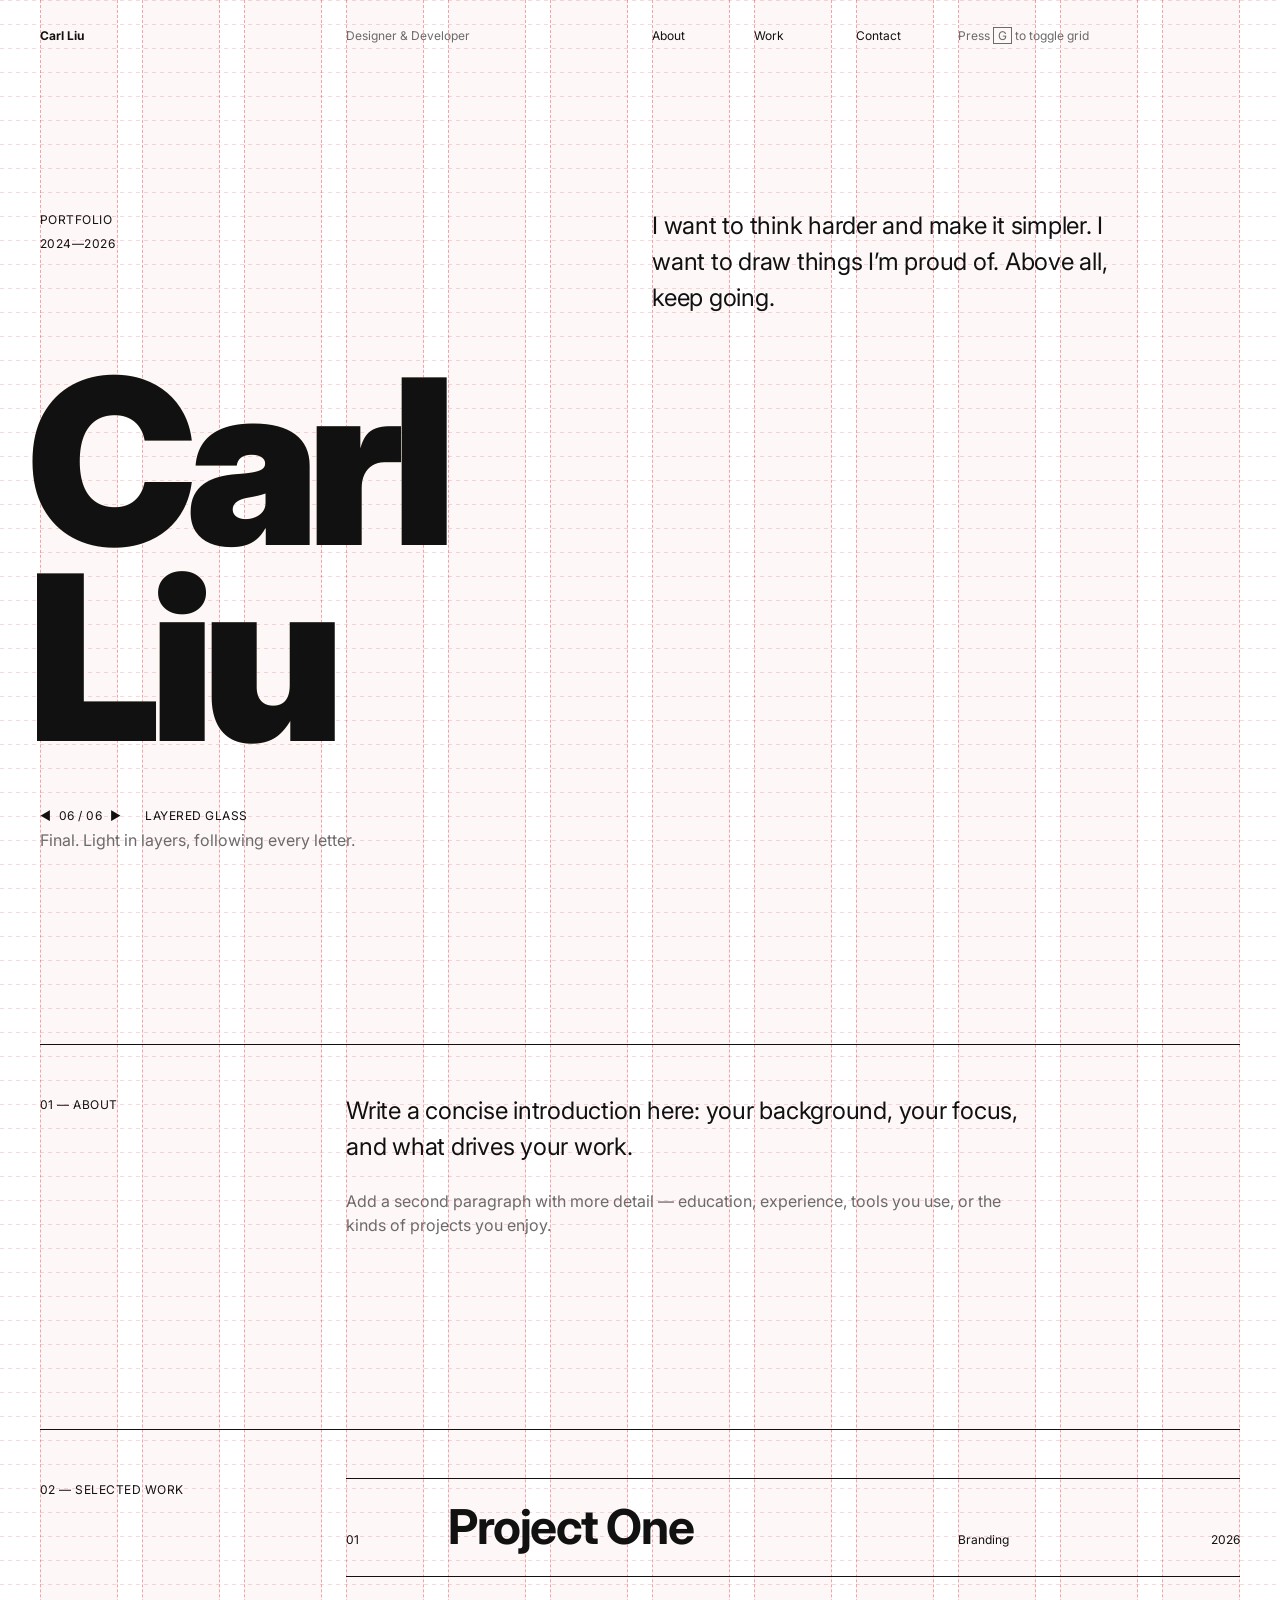
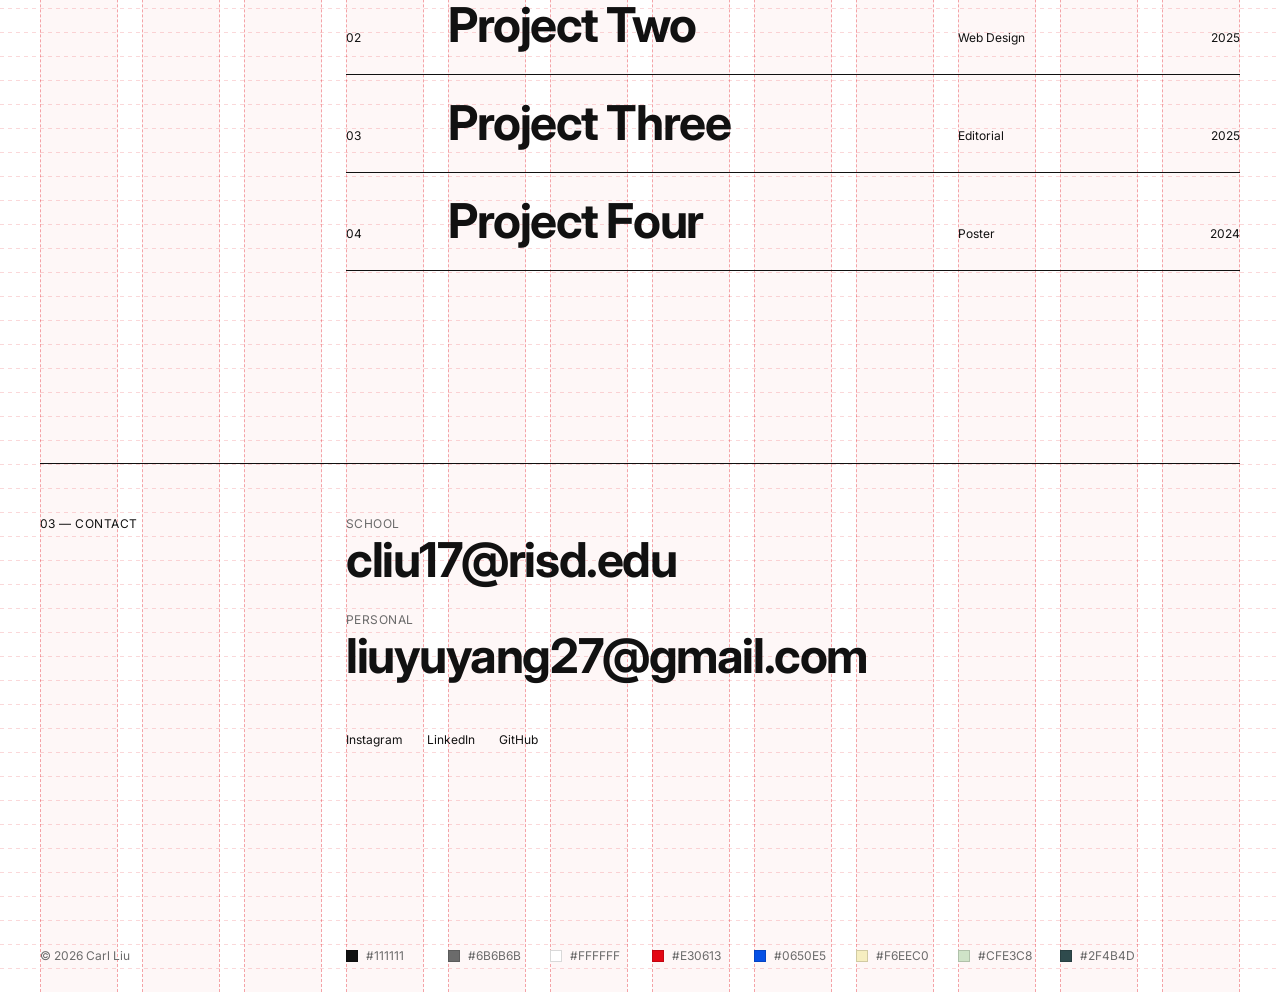
==== index.html @ f0dbc6b7 "first motify" ====
<!doctype html>
<html lang="en">
<head>
  <meta charset="UTF-8">
  <meta name="viewport" content="width=device-width, initial-scale=1.0">
  <title>Carl Liu — Portfolio</title>
  <link rel="preconnect" href="https://fonts.googleapis.com">
  <link rel="preconnect" href="https://fonts.gstatic.com" crossorigin>
  <link href="https://fonts.googleapis.com/css2?family=Inter:wght@400;700;900&display=swap" rel="stylesheet">
  <link rel="stylesheet" href="style.css">
  <script src="script.js" defer></script>
</head>
<body>
  <svg class="svg-defs" width="0" height="0" aria-hidden="true">
    <!-- v01–v03: gooey only (blur + alpha threshold fuses nearby letters) -->
    <filter id="goo-plain" x="-20%" y="-20%" width="140%" height="140%" color-interpolation-filters="sRGB">
      <feGaussianBlur class="goo-blur" in="SourceGraphic" stdDeviation="0" />
      <feColorMatrix mode="matrix" values="1 0 0 0 0  0 1 0 0 0  0 0 1 0 0  0 0 0 24 -10" result="blobs" />
      <!-- Keep the letters' own colors crisp; only the bridges between them stay blurred -->
      <feComposite in="SourceGraphic" in2="blobs" operator="atop" result="shape" />
    </filter>

    <!-- v04: lit glass — specular shine + blue rim -->
    <filter id="goo-glass" x="-20%" y="-20%" width="140%" height="140%" color-interpolation-filters="sRGB">
      <feGaussianBlur class="goo-blur" in="SourceGraphic" stdDeviation="0" />
      <feColorMatrix mode="matrix" values="1 0 0 0 0  0 1 0 0 0  0 0 1 0 0  0 0 0 24 -10" result="blobs" />
      <!-- Keep the letters' own colors crisp; only the bridges between them stay blurred -->
      <feComposite in="SourceGraphic" in2="blobs" operator="atop" result="shape" />
      <feGaussianBlur id="glass-bump" in="shape" stdDeviation="6" result="bump" />
      <feSpecularLighting in="bump" surfaceScale="5" specularConstant="1" specularExponent="25" lighting-color="#fff" result="light">
        <feDistantLight azimuth="225" elevation="45" />
      </feSpecularLighting>
      <feComposite in="light" in2="shape" operator="in" result="shine" />
      <feMorphology id="glass-rim" in="shape" operator="erode" radius="3" result="inner" />
      <feComposite in="shape" in2="inner" operator="out" result="rim" />
      <feFlood flood-color="#3507b5" flood-opacity="0.7" />
      <feComposite in2="rim" operator="in" result="edge" />
      <feMerge>
        <feMergeNode in="edge" />
        <feMergeNode in="shine" />
      </feMerge>
      <feComponentTransfer result="extra">
        <feFuncA class="goo-fade" type="linear" slope="0" />
      </feComponentTransfer>
      <feMerge>
        <feMergeNode in="shape" />
        <feMergeNode in="extra" />
      </feMerge>
    </filter>

    <!-- v05: frosted — white grain + white rim -->
    <filter id="goo-frost" x="-20%" y="-20%" width="140%" height="140%" color-interpolation-filters="sRGB">
      <feGaussianBlur class="goo-blur" in="SourceGraphic" stdDeviation="0" />
      <feColorMatrix mode="matrix" values="1 0 0 0 0  0 1 0 0 0  0 0 1 0 0  0 0 0 24 -10" result="blobs" />
      <!-- Keep the letters' own colors crisp; only the bridges between them stay blurred -->
      <feComposite in="SourceGraphic" in2="blobs" operator="atop" result="shape" />
      <feTurbulence type="fractalNoise" baseFrequency="0.9" numOctaves="2" />
      <feColorMatrix values="0 0 0 0 1  0 0 0 0 1  0 0 0 0 1  0.4 0 0 0 -0.2" />
      <feComposite in2="shape" operator="in" result="grain" />
      <feMorphology in="shape" operator="erode" radius="2" result="inner" />
      <feComposite in="shape" in2="inner" operator="out" />
      <feColorMatrix values="0 0 0 0 1  0 0 0 0 1  0 0 0 0 1  0 0 0 0.8 0" />
      <feMerge>
        <feMergeNode in="grain" />
        <feMergeNode />
      </feMerge>
      <feComponentTransfer result="extra">
        <feFuncA class="goo-fade" type="linear" slope="0" />
      </feComponentTransfer>
      <feMerge>
        <feMergeNode in="shape" />
        <feMergeNode in="extra" />
      </feMerge>
    </filter>

    <!-- v06 (final): layered contour glass -->
    <filter id="goo-contour" x="-20%" y="-20%" width="140%" height="140%" color-interpolation-filters="sRGB">
      <feGaussianBlur class="goo-blur" in="SourceGraphic" stdDeviation="0" />
      <feColorMatrix mode="matrix" values="1 0 0 0 0  0 1 0 0 0  0 0 1 0 0  0 0 0 24 -10" result="blobs" />
      <!-- Keep the letters' own colors crisp; only the bridges between them stay blurred -->
      <feComposite in="SourceGraphic" in2="blobs" operator="atop" result="shape" />
      <!-- Contour glass: blur the shape into a height field, warp it, map heights to color bands -->
      <feGaussianBlur id="contour-blur" in="shape" stdDeviation="14" result="height" />
      <feTurbulence type="fractalNoise" baseFrequency="0.006" numOctaves="2" seed="3" result="warp">
        <animate attributeName="baseFrequency" values="0.006;0.009;0.006" dur="10s" repeatCount="indefinite" />
      </feTurbulence>
      <feDisplacementMap id="contour-warp" in="height" in2="warp" scale="40" xChannelSelector="R" yChannelSelector="G" />
      <feColorMatrix values="0 0 0 1.7 -0.7  0 0 0 1.7 -0.7  0 0 0 1.7 -0.7  0 0 0 0 1" />
      <feComponentTransfer>
        <!-- edge → center: cream, butter, cream, mint, SLATE, cream, butter, sage, cream, mint, SLATE, butter, cream, mint, butter, cream -->
        <feFuncR type="table" tableValues="0.965 0.949 0.965 0.812 0.184 0.965 0.949 0.561 0.965 0.812 0.184 0.949 0.965 0.812 0.949 0.965" />
        <feFuncG type="table" tableValues="0.933 0.851 0.933 0.890 0.294 0.933 0.851 0.702 0.933 0.890 0.294 0.851 0.933 0.890 0.851 0.933" />
        <feFuncB type="table" tableValues="0.753 0.541 0.753 0.784 0.302 0.753 0.541 0.659 0.753 0.784 0.302 0.541 0.753 0.784 0.541 0.753" />
      </feComponentTransfer>
      <feComposite in2="shape" operator="in" result="contour" />
      <!-- Frost: white grain + light inner rim, kept inside the letters -->
      <feTurbulence type="fractalNoise" baseFrequency="0.9" numOctaves="2" />
      <feColorMatrix values="0 0 0 0 1  0 0 0 0 1  0 0 0 0 1  0.4 0 0 0 -0.2" />
      <feComposite in2="shape" operator="in" result="grain" />
      <feMorphology in="shape" operator="erode" radius="2" result="inner" />
      <feComposite in="shape" in2="inner" operator="out" />
      <feColorMatrix values="0 0 0 0 0.239  0 0 0 0 0.42  0 0 0 0 0.4  0 0 0 0.9 0" />
      <!-- Soften the rim; clipping to the shape keeps the blur inside the letters -->
      <feGaussianBlur stdDeviation="0" />
      <feComposite in2="shape" operator="in" result="rim" />
      <feMerge>
        <feMergeNode in="contour" />
        <feMergeNode in="grain" />
        <feMergeNode in="rim" />
      </feMerge>
      <!-- Fades the frost in/out with the hover (slope set by script.js) -->
      <feComponentTransfer result="frost">
        <feFuncA class="goo-fade" type="linear" slope="0" />
      </feComponentTransfer>
      <feMerge>
        <feMergeNode in="shape" />
        <feMergeNode in="frost" />
      </feMerge>
    </filter>
  </svg>

  <div class="grid-overlay" aria-hidden="true">
    <div class="grid-overlay__rows"></div>
    <div class="grid-overlay__cols grid">
      <span></span><span></span><span></span><span></span>
      <span></span><span></span><span></span><span></span>
      <span></span><span></span><span></span><span></span>
    </div>
  </div>

  <header class="site-header grid">
    <a href="#top" class="logo">Carl Liu</a>
    <p class="header-role">Designer &amp; Developer</p>
    <nav class="nav">
      <a href="#about">About</a>
      <a href="#work">Work</a>
      <a href="#contact">Contact</a>
    </nav>
    <button class="grid-toggle" type="button">Press <kbd>G</kbd> to toggle grid</button>
  </header>

  <main id="top">
    <section class="hero grid">
      <p class="label hero-label">Portfolio<br><span id="year-range"></span></p>
      <div class="hero-title-wrap">
        <h1 class="hero-title" aria-label="Carl Liu" title="Click to see how this title evolved">Carl<br>Liu</h1>
      </div>
      <div class="iteration" aria-live="polite">
        <p class="label iteration-head">
          <button class="iteration-btn" data-step="-1" aria-label="Previous iteration">&#9664;&#xFE0E;</button>
          <span class="iteration-count"></span>
          <button class="iteration-btn" data-step="1" aria-label="Next iteration">&#9654;&#xFE0E;</button>
          <span class="iteration-name"></span>
        </p>
        <p class="iteration-note"></p>
      </div>
      <p class="hero-intro">
        I want to think harder and make it simpler.
        I want to draw things I’m proud of.
        Above all, keep going.
      </p>
    </section>

    <section id="about" class="section grid">
      <p class="label section-label">01 — About</p>
      <div class="section-body about-text">
        <p class="lead">
          Write a concise introduction here: your background,
          your focus, and what drives your work.
        </p>
        <p>
          Add a second paragraph with more detail — education, experience,
          tools you use, or the kinds of projects you enjoy.
        </p>
      </div>
    </section>

    <section id="work" class="section grid">
      <p class="label section-label">02 — Selected Work</p>
      <ol class="section-body work-list">
        <li class="work-item">
          <a href="#" class="work-link">
            <span class="work-index">01</span>
            <span class="work-title">Project One</span>
            <span class="work-meta">Branding</span>
            <span class="work-year">2026</span>
          </a>
        </li>
        <li class="work-item">
          <a href="#" class="work-link">
            <span class="work-index">02</span>
            <span class="work-title">Project Two</span>
            <span class="work-meta">Web Design</span>
            <span class="work-year">2025</span>
          </a>
        </li>
        <li class="work-item">
          <a href="#" class="work-link">
            <span class="work-index">03</span>
            <span class="work-title">Project Three</span>
            <span class="work-meta">Editorial</span>
            <span class="work-year">2025</span>
          </a>
        </li>
        <li class="work-item">
          <a href="#" class="work-link">
            <span class="work-index">04</span>
            <span class="work-title">Project Four</span>
            <span class="work-meta">Poster</span>
            <span class="work-year">2024</span>
          </a>
        </li>
      </ol>
    </section>

    <section id="contact" class="section grid">
      <p class="label section-label">03 — Contact</p>
      <div class="section-body">
        <ul class="contact-emails">
          <li>
            <span class="label">School</span>
            <a href="mailto:cliu17@risd.edu" class="contact-email">cliu17@risd.edu</a>
          </li>
          <li>
            <span class="label">Personal</span>
            <a href="mailto:liuyuyang27@gmail.com" class="contact-email">liuyuyang27@gmail.com</a>
          </li>
        </ul>
        <ul class="contact-links">
          <li><a href="#">Instagram</a></li>
          <li><a href="#">LinkedIn</a></li>
          <li><a href="#">GitHub</a></li>
        </ul>
      </div>
    </section>
  </main>

  <footer class="site-footer grid">
    <p class="footer-copy">&copy; <span id="year"></span> Carl Liu</p>
    <ul class="palette" aria-label="Colors used on this site">
      <li><span class="swatch" style="--c: #111111"></span>#111111</li>
      <li><span class="swatch" style="--c: #6B6B6B"></span>#6B6B6B</li>
      <li><span class="swatch" style="--c: #FFFFFF"></span>#FFFFFF</li>
      <li><span class="swatch" style="--c: #E30613"></span>#E30613</li>
      <li><span class="swatch" style="--c: #0650E5"></span>#0650E5</li>
      <li><span class="swatch" style="--c: #F6EEC0"></span>#F6EEC0</li>
      <li><span class="swatch" style="--c: #CFE3C8"></span>#CFE3C8</li>
      <li><span class="swatch" style="--c: #2F4B4D"></span>#2F4B4D</li>
    </ul>
  </footer>
</body>
</html>
---- style.css ----
:root {
  --color-bg: #ffffff;
  --color-text: #111111;
  --color-muted: #6b6b6b;
  --color-accent: #0650e5;
  --color-grid: rgba(227, 6, 19, 0.35);
  --color-grid-fill: rgba(227, 6, 19, 0.03);

  --font-sans: "Inter", "Helvetica Neue", Helvetica, Arial, sans-serif;

  /* Type scale — line heights are multiples of half a row (12px) */
  --text-s: 12px;    --leading-s: 24px;
  --text-m: 16px;    --leading-m: 24px;
  --text-l: 24px;    --leading-l: 36px;
  --text-xl: 48px;   --leading-xl: 48px;
  --text-display: clamp(72px, 18vw, 280px);

  --columns: 12;
  --max-width: 1440px;
  --margin: 40px;
  --gutter: 24px;
  --row: 24px;
}

*,
*::before,
*::after {
  box-sizing: border-box;
  margin: 0;
  padding: 0;
}

html {
  scroll-behavior: smooth;
}

body {
  position: relative;
  font-family: var(--font-sans);
  font-size: var(--text-m);
  line-height: var(--leading-m);
  color: var(--color-text);
  background: var(--color-bg);
  -webkit-font-smoothing: antialiased;
  overflow-x: hidden;
}

a {
  color: inherit;
  text-decoration: none;
  -webkit-tap-highlight-color: transparent;
}

a:focus-visible {
  outline: 2px solid var(--color-accent);
  outline-offset: 4px;
}

::selection {
  background: var(--color-accent);
  color: #fff;
}

ol,
ul {
  list-style: none;
}

.nav a:hover,
.logo:hover,
.work-link:hover,
.contact-email:hover,
.contact-links a:hover {
  color: var(--color-accent);
}

.grid {
  display: grid;
  grid-template-columns: repeat(var(--columns), minmax(0, 1fr));
  column-gap: var(--gutter);
  max-width: var(--max-width);
  margin: 0 auto;
  padding: 0 var(--margin);
}

/* Background grid */
.grid-overlay {
  position: absolute;
  inset: 0;
  z-index: 0;
  pointer-events: none;
  transition: opacity 0.3s;
}

.grid-hidden .grid-overlay {
  opacity: 0;
}

.grid-overlay__cols {
  height: 100%;
}

.grid-overlay__cols span {
  background: var(--color-grid-fill);
  border-left: 1px dashed var(--color-grid);
  border-right: 1px dashed var(--color-grid);
}

.grid-overlay__rows {
  position: absolute;
  inset: 0;
  background-image: repeating-linear-gradient(to bottom, var(--color-grid) 0 1px, transparent 1px var(--row));
  -webkit-mask-image: repeating-linear-gradient(to right, #000 0 4px, transparent 4px 8px);
          mask-image: repeating-linear-gradient(to right, #000 0 4px, transparent 4px 8px);
  opacity: 0.45;
}

.site-header,
main,
.site-footer {
  position: relative;
  z-index: 1;
}

.svg-defs {
  position: absolute;
}

/* Type styles */
.label,
.site-header,
.work-index,
.work-meta,
.work-year,
.contact-links,
.site-footer {
  font-size: var(--text-s);
  line-height: var(--leading-s);
}

.hero-intro,
.lead {
  font-size: var(--text-l);
  line-height: var(--leading-l);
  letter-spacing: -0.01em;
}

.work-title,
.contact-email {
  font-size: var(--text-xl);
  line-height: var(--leading-xl);
  font-weight: 700;
  letter-spacing: -0.03em;
}

.label {
  letter-spacing: 0.04em;
  text-transform: uppercase;
}

/* Header */
.site-header {
  padding-block: var(--row);
}

.logo {
  grid-column: 1 / 4;
  font-weight: 700;
}

.header-role {
  grid-column: 4 / 7;
  color: var(--color-muted);
}

/* Each nav link sits in its own column */
.nav {
  grid-column: 7 / 10;
  display: grid;
  grid-template-columns: subgrid;
}

.grid-toggle {
  grid-column: 10 / -1;
  justify-self: start;
  font: inherit;
  color: var(--color-muted);
  background: none;
  border: 0;
  cursor: pointer;
}

.grid-toggle:hover {
  color: var(--color-accent);
}

/* Hero */
.hero {
  min-height: calc(100svh - var(--row) * 3);
  padding-block: calc(var(--row) * 4) calc(var(--row) * 2);
  align-content: end;
  row-gap: calc(var(--row) * 2);
}

.hero-label {
  grid-column: 1 / 4;
  grid-row: 1;
  align-self: start;
}

.hero-intro {
  grid-column: 7 / 12;
  grid-row: 1;
}

.hero-title-wrap {
  grid-column: 1 / -1;
  grid-row: 2;
  justify-self: start;
}

.hero-title {
  margin-left: -0.05em;
  font-size: var(--text-display);
  font-weight: 900;
  line-height: 0.85;
  letter-spacing: -0.05em;
  touch-action: pan-y;
  user-select: none;
}

.hero-title {
  cursor: pointer;
}

/* Each letter's fill is revealed on hover; --hover (0–1) is set by script.js */
.hero-title .char {
  display: inline-block;
  will-change: transform;
  color: rgb(17 17 17 / calc(1 - var(--hover, 0)));
}

/* Iterations — one look per data-v; filters live in index.html */
[data-v="1"] .char {
  color: var(--color-text);
}

[data-v="2"] .char {
  /* Bands top → bottom: green, cream, pink, red, navy, blue, cream, green */
  background-image: linear-gradient(to bottom, #2e9e1f, #f3ecc9 14%, #ff7fa3 28%, #ff1048 42%, #0a0b24 57%, #2448ff 72%, #f3ecc9 86%, #2e9e1f);
  background-size: 100% 200%;
  animation: bloom 3s linear infinite paused;
  animation-delay: calc(var(--i) * -0.4s);
}

[data-v="3"] .char {
  background:
    linear-gradient(to bottom, rgba(255, 255, 255, 0.75), transparent 40%),
    linear-gradient(to bottom, #3d7bff, #0040ff 55%, #001a99);
}

[data-v="4"] .char {
  background:
    repeating-linear-gradient(to bottom, rgba(227, 6, 19, 0.4) 0 1px, transparent 1px 0.12em),
    repeating-linear-gradient(to right, rgba(227, 6, 19, 0.4) 0 1px, transparent 1px 0.3em),
    linear-gradient(160deg, #f4f1ff, #cfc4fb 60%, #a996f2);
}

[data-v="5"] .char {
  background: #3006a2;
}

[data-v="6"] .char {
  background: #f6eec0;
}

/* After the versions: the `background` shorthand above would reset the clip */
.hero-title-wrap .char {
  -webkit-background-clip: text;
          background-clip: text;
}

.hero-title-wrap:hover .char {
  animation-play-state: running;
}

@keyframes bloom {
  to { background-position: 0 -200%; }
}

.iteration {
  grid-column: 1 / 7;
  grid-row: 3;
}

.iteration-head {
  display: flex;
  align-items: baseline;
  gap: 8px;
}

.iteration-btn {
  font: inherit;
  color: inherit;
  background: none;
  border: 0;
  cursor: pointer;
}

.iteration-btn:hover {
  color: var(--color-accent);
}

.iteration-btn:focus-visible {
  outline: 2px solid var(--color-accent);
  outline-offset: 2px;
}

.iteration-name {
  margin-left: 16px;
}

.iteration-note {
  color: var(--color-muted);
}

/* Sections */
.section {
  padding-block: calc(var(--row) * 6) calc(var(--row) * 2);
  row-gap: var(--row);
}

.section::before {
  content: "";
  grid-column: 1 / -1;
  height: 1px;
  margin-bottom: var(--row);
  background: var(--color-text);
}

.section-label {
  grid-column: 1 / 4;
}

.section-body {
  grid-column: 4 / -1;
}

.about-text {
  grid-column: 4 / 11;
}

.about-text p + p {
  margin-top: var(--row);
  color: var(--color-muted);
}

/* Work */
.work-list {
  --work-cols: 9;
}

.work-item {
  border-top: 1px solid var(--color-text);
}

.work-item:last-child {
  border-bottom: 1px solid var(--color-text);
}

.work-link {
  display: grid;
  grid-template-columns: repeat(var(--work-cols), minmax(0, 1fr));
  column-gap: var(--gutter);
  align-items: baseline;
  padding: var(--row) 0;
  transition: color 0.2s;
}

.work-index {
  grid-column: 1 / 2;
}

.work-title {
  grid-column: 2 / -4;
}

.work-meta {
  grid-column: -4 / -2;
}

.work-year {
  grid-column: -2 / -1;
  text-align: right;
}

/* Contact */
.contact-emails li + li {
  margin-top: var(--row);
}

.contact-emails .label {
  display: block;
  color: var(--color-muted);
}

.contact-email {
  display: inline-block;
  max-width: 100%;
  overflow-wrap: anywhere;
}

.contact-links {
  display: flex;
  flex-wrap: wrap;
  gap: var(--gutter);
  margin-top: calc(var(--row) * 2);
}

/* Footer */
.site-footer {
  padding-block: calc(var(--row) * 6) var(--row);
  color: var(--color-muted);
}

.footer-copy {
  grid-column: 1 / 4;
}

/* One color per column */
.palette {
  grid-column: 4 / -1;
  display: grid;
  grid-template-columns: subgrid;
}

.palette li {
  display: flex;
  align-items: center;
  gap: 8px;
}

.swatch {
  width: 12px;
  height: 12px;
  background: var(--c);
  box-shadow: inset 0 0 0 1px rgba(0, 0, 0, 0.15);
}

kbd {
  font-family: inherit;
  border: 1px solid currentColor;
  padding: 0 4px;
}

/* Tablet — 8 columns */
@media (max-width: 1023px) {
  :root {
    --columns: 8;
    --margin: 32px;
    --gutter: 20px;
    --text-xl: 36px;
  }

  .grid-overlay__cols span:nth-child(n + 9) { display: none; }

  .header-role { display: none; }
  .logo        { grid-column: 1 / 3; }
  .nav         { grid-column: 3 / 6; }
  .grid-toggle { grid-column: 6 / -1; }

  .hero-label { grid-column: 1 / 4; }
  .hero-intro { grid-column: 5 / -1; }
  .iteration  { grid-column: 1 / 6; }

  .section-label { grid-column: 1 / 3; }
  .section-body,
  .about-text    { grid-column: 3 / -1; }

  .work-list { --work-cols: 6; }
  .work-title { grid-column: 2 / -2; }
  .work-year  { grid-column: -2 / -1; grid-row: 1; }
  .work-meta  { grid-column: 2 / -2; grid-row: 2; color: var(--color-muted); }

  .footer-copy { grid-column: 1 / 3; }
  .palette     { grid-column: 3 / -1; }
}

/* Mobile — 4 columns */
@media (max-width: 599px) {
  :root {
    --columns: 4;
    --margin: 16px;
    --gutter: 12px;
    --text-l: 18px;   --leading-l: 24px;
    --text-xl: 28px;  --leading-xl: 36px;
  }

  .grid-overlay__cols span:nth-child(n + 5) { display: none; }

  .logo        { grid-column: 1 / 3; }
  .nav         { grid-column: 3 / -1; display: flex; flex-direction: column; }
  .grid-toggle { display: none; }

  .hero { row-gap: var(--row); }
  .hero-label { grid-column: 1 / -1; }
  .iteration  { grid-column: 1 / -1; }
  .hero-intro { grid-column: 1 / -1; grid-row: 4; }

  .section { padding-top: calc(var(--row) * 4); }
  .section-label,
  .section-body,
  .about-text { grid-column: 1 / -1; }

  .work-list { --work-cols: 4; }

  .footer-copy,
  .palette     { grid-column: 1 / -1; }
  .palette     { margin-top: var(--row); }
}

@media (prefers-reduced-motion: reduce) {
  .hero-title .char { animation: none; }
}
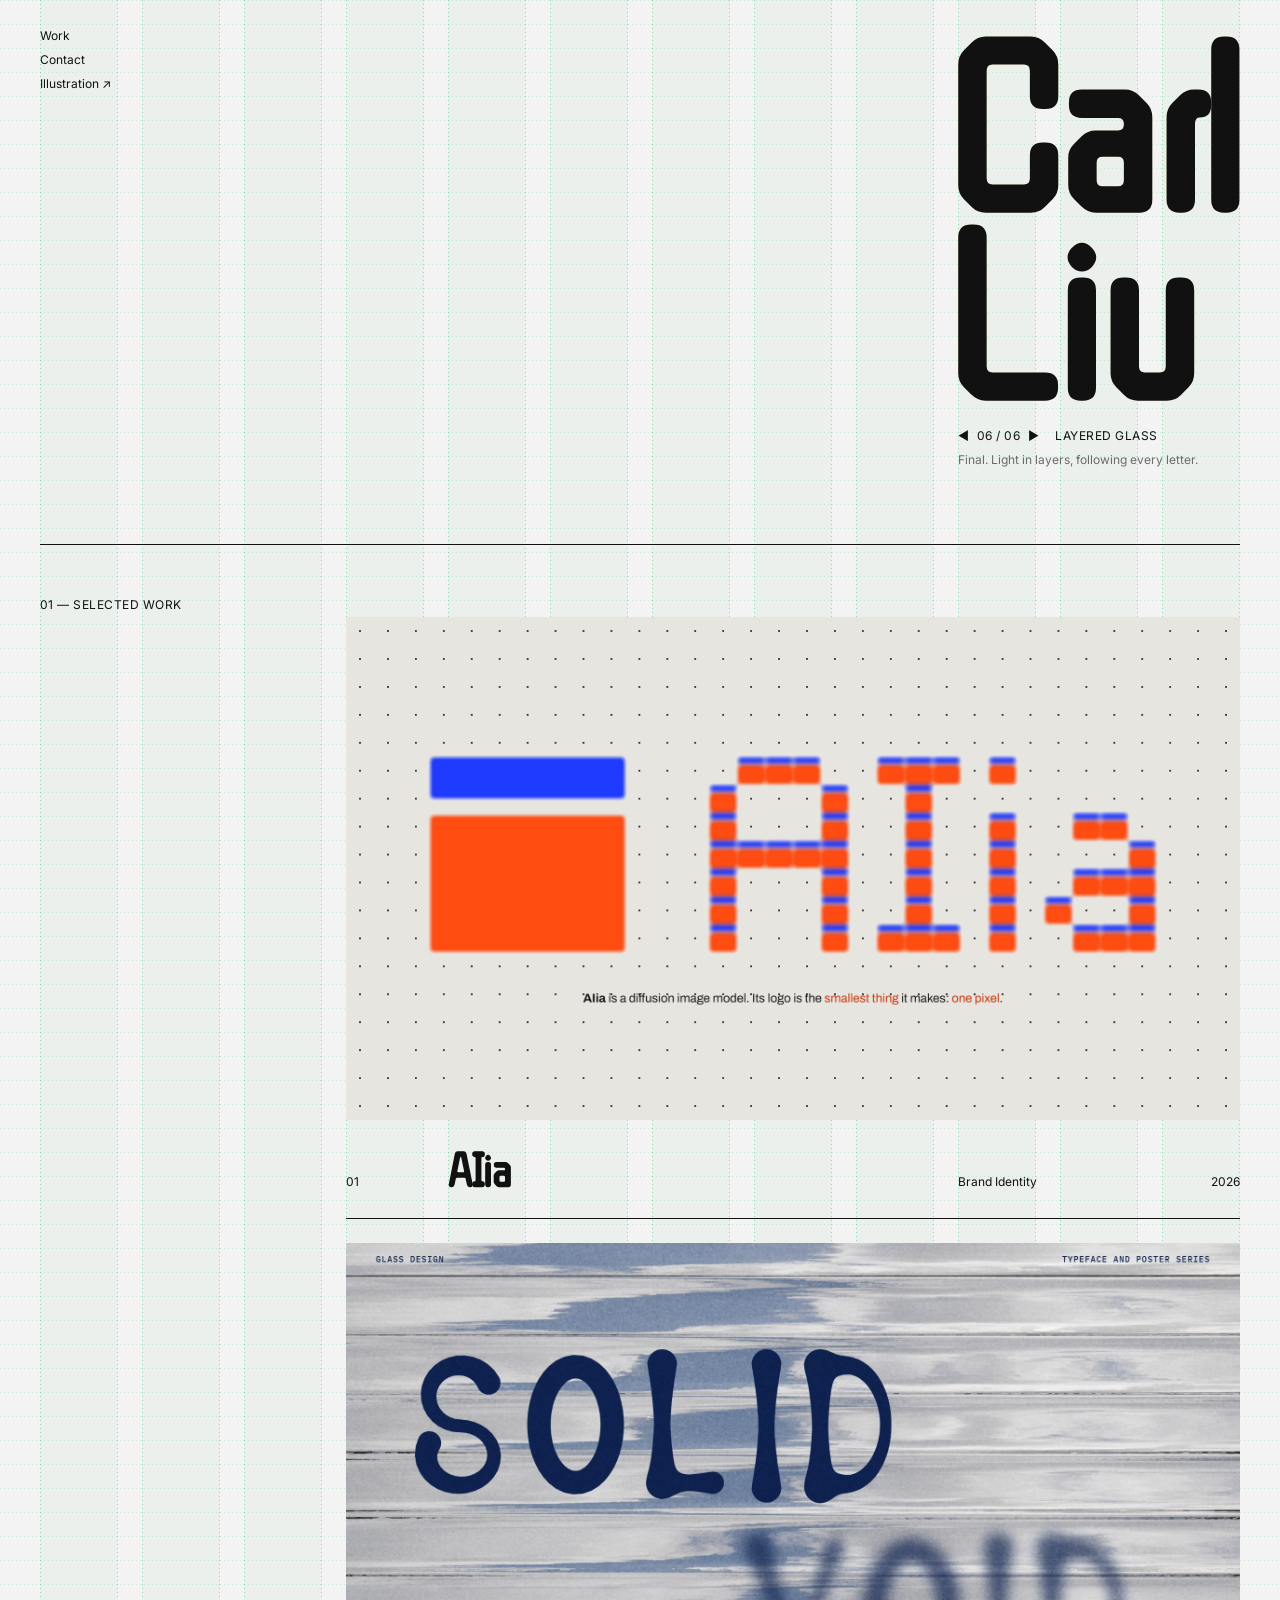
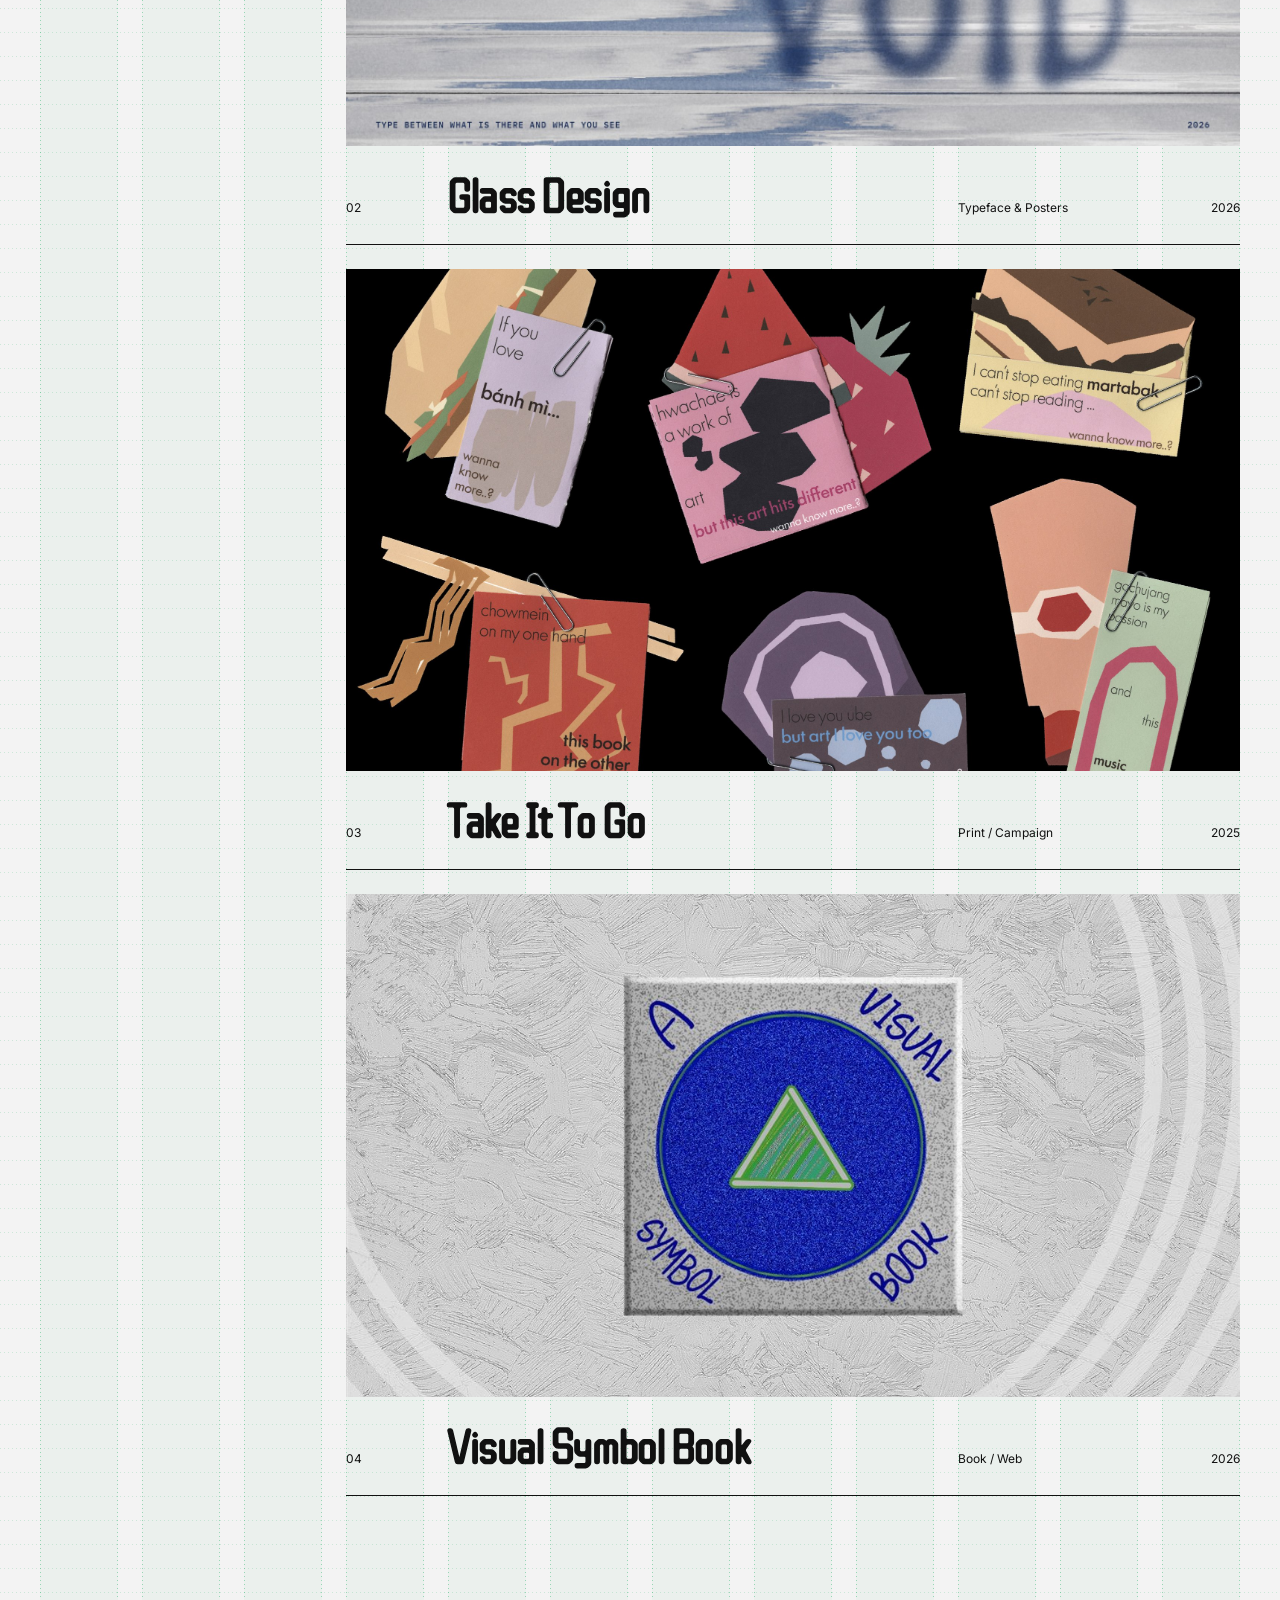
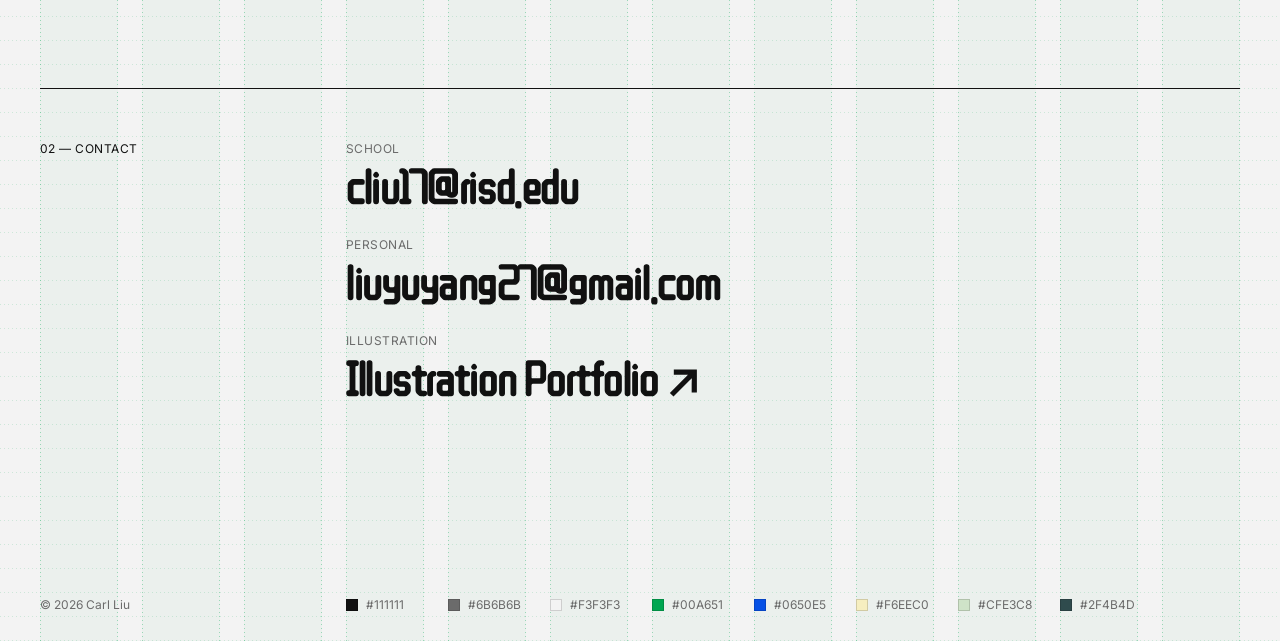
==== commit 762db307: "last update and adding new features into website" ====
--- a/index.html
+++ b/index.html
@@ -6,9 +6,10 @@
   <title>Carl Liu — Portfolio</title>
   <link rel="preconnect" href="https://fonts.googleapis.com">
   <link rel="preconnect" href="https://fonts.gstatic.com" crossorigin>
-  <link href="https://fonts.googleapis.com/css2?family=Inter:wght@400;700;900&display=swap" rel="stylesheet">
+  <link href="https://fonts.googleapis.com/css2?family=Inter:wght@400;700;900&family=ZCOOL+QingKe+HuangYou&display=swap" rel="stylesheet">
   <link rel="stylesheet" href="style.css">
   <script src="script.js" defer></script>
+  <script src="hero.js" defer></script>
 </head>
 <body>
   <svg class="svg-defs" width="0" height="0" aria-hidden="true">
@@ -24,7 +25,6 @@
     <filter id="goo-glass" x="-20%" y="-20%" width="140%" height="140%" color-interpolation-filters="sRGB">
       <feGaussianBlur class="goo-blur" in="SourceGraphic" stdDeviation="0" />
       <feColorMatrix mode="matrix" values="1 0 0 0 0  0 1 0 0 0  0 0 1 0 0  0 0 0 24 -10" result="blobs" />
-      <!-- Keep the letters' own colors crisp; only the bridges between them stay blurred -->
       <feComposite in="SourceGraphic" in2="blobs" operator="atop" result="shape" />
       <feGaussianBlur id="glass-bump" in="shape" stdDeviation="6" result="bump" />
       <feSpecularLighting in="bump" surfaceScale="5" specularConstant="1" specularExponent="25" lighting-color="#fff" result="light">
@@ -52,7 +52,6 @@
     <filter id="goo-frost" x="-20%" y="-20%" width="140%" height="140%" color-interpolation-filters="sRGB">
       <feGaussianBlur class="goo-blur" in="SourceGraphic" stdDeviation="0" />
       <feColorMatrix mode="matrix" values="1 0 0 0 0  0 1 0 0 0  0 0 1 0 0  0 0 0 24 -10" result="blobs" />
-      <!-- Keep the letters' own colors crisp; only the bridges between them stay blurred -->
       <feComposite in="SourceGraphic" in2="blobs" operator="atop" result="shape" />
       <feTurbulence type="fractalNoise" baseFrequency="0.9" numOctaves="2" />
       <feColorMatrix values="0 0 0 0 1  0 0 0 0 1  0 0 0 0 1  0.4 0 0 0 -0.2" />
@@ -77,7 +76,6 @@
     <filter id="goo-contour" x="-20%" y="-20%" width="140%" height="140%" color-interpolation-filters="sRGB">
       <feGaussianBlur class="goo-blur" in="SourceGraphic" stdDeviation="0" />
       <feColorMatrix mode="matrix" values="1 0 0 0 0  0 1 0 0 0  0 0 1 0 0  0 0 0 24 -10" result="blobs" />
-      <!-- Keep the letters' own colors crisp; only the bridges between them stay blurred -->
       <feComposite in="SourceGraphic" in2="blobs" operator="atop" result="shape" />
       <!-- Contour glass: blur the shape into a height field, warp it, map heights to color bands -->
       <feGaussianBlur id="contour-blur" in="shape" stdDeviation="14" result="height" />
@@ -93,7 +91,7 @@
         <feFuncB type="table" tableValues="0.753 0.541 0.753 0.784 0.302 0.753 0.541 0.659 0.753 0.784 0.302 0.541 0.753 0.784 0.541 0.753" />
       </feComponentTransfer>
       <feComposite in2="shape" operator="in" result="contour" />
-      <!-- Frost: white grain + light inner rim, kept inside the letters -->
+      <!-- Frost: white grain + rim, kept inside the letters -->
       <feTurbulence type="fractalNoise" baseFrequency="0.9" numOctaves="2" />
       <feColorMatrix values="0 0 0 0 1  0 0 0 0 1  0 0 0 0 1  0.4 0 0 0 -0.2" />
       <feComposite in2="shape" operator="in" result="grain" />
@@ -108,7 +106,7 @@
         <feMergeNode in="grain" />
         <feMergeNode in="rim" />
       </feMerge>
-      <!-- Fades the frost in/out with the hover (slope set by script.js) -->
+      <!-- Fades the effects in/out with the hover (slope set by hero.js) -->
       <feComponentTransfer result="frost">
         <feFuncA class="goo-fade" type="linear" slope="0" />
       </feComponentTransfer>
@@ -129,19 +127,14 @@
   </div>
 
   <header class="site-header grid">
-    <a href="#top" class="logo">Carl Liu</a>
-    <p class="header-role">Designer &amp; Developer</p>
-    <nav class="nav">
-      <a href="#about">About</a>
-      <a href="#work">Work</a>
-      <a href="#contact">Contact</a>
-    </nav>
-    <button class="grid-toggle" type="button">Press <kbd>G</kbd> to toggle grid</button>
-  </header>
-
-  <main id="top">
-    <section class="hero grid">
-      <p class="label hero-label">Portfolio<br><span id="year-range"></span></p>
+    <div class="header-index">
+      <nav class="nav">
+        <a href="#work">Work</a>
+        <a href="#contact">Contact</a>
+        <a href="https://kakatoal.github.io/Carl-Liu-s-illustration-portfolio/" target="_blank" rel="noopener">Illustration ↗</a>
+      </nav>
+    </div>
+    <div class="masthead">
       <div class="hero-title-wrap">
         <h1 class="hero-title" aria-label="Carl Liu" title="Click to see how this title evolved">Carl<br>Liu</h1>
       </div>
@@ -154,67 +147,62 @@
         </p>
         <p class="iteration-note"></p>
       </div>
-      <p class="hero-intro">
-        I want to think harder and make it simpler.
-        I want to draw things I’m proud of.
-        Above all, keep going.
-      </p>
-    </section>
-
-    <section id="about" class="section grid">
-      <p class="label section-label">01 — About</p>
-      <div class="section-body about-text">
-        <p class="lead">
-          Write a concise introduction here: your background,
-          your focus, and what drives your work.
-        </p>
-        <p>
-          Add a second paragraph with more detail — education, experience,
-          tools you use, or the kinds of projects you enjoy.
-        </p>
-      </div>
-    </section>
-
+    </div>
+  </header>
+
+  <main id="top">
     <section id="work" class="section grid">
-      <p class="label section-label">02 — Selected Work</p>
+      <p class="label section-label">01 — Selected Work</p>
       <ol class="section-body work-list">
         <li class="work-item">
-          <a href="#" class="work-link">
-            <span class="work-index">01</span>
-            <span class="work-title">Project One</span>
-            <span class="work-meta">Branding</span>
-            <span class="work-year">2026</span>
-          </a>
-        </li>
-        <li class="work-item">
-          <a href="#" class="work-link">
-            <span class="work-index">02</span>
-            <span class="work-title">Project Two</span>
-            <span class="work-meta">Web Design</span>
-            <span class="work-year">2025</span>
-          </a>
-        </li>
-        <li class="work-item">
-          <a href="#" class="work-link">
-            <span class="work-index">03</span>
-            <span class="work-title">Project Three</span>
-            <span class="work-meta">Editorial</span>
-            <span class="work-year">2025</span>
-          </a>
-        </li>
-        <li class="work-item">
-          <a href="#" class="work-link">
-            <span class="work-index">04</span>
-            <span class="work-title">Project Four</span>
-            <span class="work-meta">Poster</span>
-            <span class="work-year">2024</span>
+          <a href="projects/aiia.html" class="work-link">
+            <img class="work-cover" src="projects/aiia/cover.png" alt="AIia cover: the pixel mark beside the pixel wordmark">
+            <span class="work-row">
+              <span class="work-index">01</span>
+              <span class="work-title">AIia</span>
+              <span class="work-meta">Brand Identity</span>
+              <span class="work-year">2026</span>
+            </span>
+          </a>
+        </li>
+        <li class="work-item">
+          <a href="projects/glass-design.html" class="work-link">
+            <img class="work-cover" src="projects/glass-design/cover.jpg" alt="Glass Design cover: SOLID crisp, VOID dissolving behind fluted glass" loading="lazy">
+            <span class="work-row">
+              <span class="work-index">02</span>
+              <span class="work-title">Glass Design</span>
+              <span class="work-meta">Typeface &amp; Posters</span>
+              <span class="work-year">2026</span>
+            </span>
+          </a>
+        </li>
+        <li class="work-item">
+          <a href="projects/take-it-to-go.html" class="work-link">
+            <img class="work-cover" src="projects/take-it-to-go/tags.jpg" alt="Take It To Go: package tags clipped to paper-cut food" loading="lazy">
+            <span class="work-row">
+              <span class="work-index">03</span>
+              <span class="work-title">Take It To Go</span>
+              <span class="work-meta">Print / Campaign</span>
+              <span class="work-year">2025</span>
+            </span>
+          </a>
+        </li>
+        <li class="work-item">
+          <a href="projects/visual-symbol-book.html" class="work-link">
+            <img class="work-cover" src="projects/visual-symbol-book/page-00.jpg" alt="A Visual Symbol Book cover: a triangle inside a circle inside a square" loading="lazy">
+            <span class="work-row">
+              <span class="work-index">04</span>
+              <span class="work-title">Visual Symbol Book</span>
+              <span class="work-meta">Book / Web</span>
+              <span class="work-year">2026</span>
+            </span>
           </a>
         </li>
       </ol>
     </section>
 
     <section id="contact" class="section grid">
-      <p class="label section-label">03 — Contact</p>
+      <p class="label section-label">02 — Contact</p>
       <div class="section-body">
         <ul class="contact-emails">
           <li>
@@ -225,11 +213,10 @@
             <span class="label">Personal</span>
             <a href="mailto:liuyuyang27@gmail.com" class="contact-email">liuyuyang27@gmail.com</a>
           </li>
-        </ul>
-        <ul class="contact-links">
-          <li><a href="#">Instagram</a></li>
-          <li><a href="#">LinkedIn</a></li>
-          <li><a href="#">GitHub</a></li>
+          <li>
+            <span class="label">Illustration</span>
+            <a href="https://kakatoal.github.io/Carl-Liu-s-illustration-portfolio/" class="contact-email" target="_blank" rel="noopener">Illustration Portfolio ↗</a>
+          </li>
         </ul>
       </div>
     </section>
@@ -240,8 +227,8 @@
     <ul class="palette" aria-label="Colors used on this site">
       <li><span class="swatch" style="--c: #111111"></span>#111111</li>
       <li><span class="swatch" style="--c: #6B6B6B"></span>#6B6B6B</li>
-      <li><span class="swatch" style="--c: #FFFFFF"></span>#FFFFFF</li>
-      <li><span class="swatch" style="--c: #E30613"></span>#E30613</li>
+      <li><span class="swatch" style="--c: #F3F3F3"></span>#F3F3F3</li>
+      <li><span class="swatch" style="--c: #00A651"></span>#00A651</li>
       <li><span class="swatch" style="--c: #0650E5"></span>#0650E5</li>
       <li><span class="swatch" style="--c: #F6EEC0"></span>#F6EEC0</li>
       <li><span class="swatch" style="--c: #CFE3C8"></span>#CFE3C8</li>
--- a/style.css
+++ b/style.css
@@ -1,12 +1,17 @@
 :root {
-  --color-bg: #ffffff;
+  --color-bg: #f3f3f3;
   --color-text: #111111;
   --color-muted: #6b6b6b;
   --color-accent: #0650e5;
-  --color-grid: rgba(227, 6, 19, 0.35);
-  --color-grid-fill: rgba(227, 6, 19, 0.03);
+  --color-grid: rgba(0, 166, 81, 0.35);
+  --color-grid-fill: rgba(0, 166, 81, 0.03);
 
   --font-sans: "Inter", "Helvetica Neue", Helvetica, Arial, sans-serif;
+  /* Display face for the big words; it has a single weight */
+  --font-display: "ZCOOL QingKe HuangYou", var(--font-sans);
+  /* The display face has one weight: a same-colour stroke thickens it */
+  --display-stroke: 0.03em;
+  --display-tracking: -0.03em;
 
   /* Type scale — line heights are multiples of half a row (12px) */
   --text-s: 12px;    --leading-s: 24px;
@@ -69,8 +74,7 @@
 .nav a:hover,
 .logo:hover,
 .work-link:hover,
-.contact-email:hover,
-.contact-links a:hover {
+.contact-email:hover {
   color: var(--color-accent);
 }
 
@@ -100,18 +104,22 @@
   height: 100%;
 }
 
+/* Dotted lines: a 1px dot every 4px, drawn on both column edges */
 .grid-overlay__cols span {
-  background: var(--color-grid-fill);
-  border-left: 1px dashed var(--color-grid);
-  border-right: 1px dashed var(--color-grid);
+  --dots: repeating-linear-gradient(to bottom, var(--color-grid) 0 1px, transparent 1px 4px);
+  background:
+    var(--dots) left top / 1px 100% no-repeat,
+    var(--dots) right top / 1px 100% no-repeat,
+    var(--color-grid-fill);
 }
 
 .grid-overlay__rows {
   position: absolute;
   inset: 0;
   background-image: repeating-linear-gradient(to bottom, var(--color-grid) 0 1px, transparent 1px var(--row));
-  -webkit-mask-image: repeating-linear-gradient(to right, #000 0 4px, transparent 4px 8px);
-          mask-image: repeating-linear-gradient(to right, #000 0 4px, transparent 4px 8px);
+  /* Cut each row line into the same 1px-every-4px dots */
+  -webkit-mask-image: repeating-linear-gradient(to right, #000 0 1px, transparent 1px 4px);
+          mask-image: repeating-linear-gradient(to right, #000 0 1px, transparent 1px 4px);
   opacity: 0.45;
 }
 
@@ -132,25 +140,32 @@
 .work-index,
 .work-meta,
 .work-year,
-.contact-links,
 .site-footer {
   font-size: var(--text-s);
   line-height: var(--leading-s);
 }
 
-.hero-intro,
-.lead {
+.project-intro {
   font-size: var(--text-l);
   line-height: var(--leading-l);
   letter-spacing: -0.01em;
 }
 
 .work-title,
-.contact-email {
+.contact-email,
+.project-back-link {
+  font-family: var(--font-display);
   font-size: var(--text-xl);
   line-height: var(--leading-xl);
-  font-weight: 700;
-  letter-spacing: -0.03em;
+  font-weight: 400;
+}
+
+.work-title,
+.contact-email,
+.project-back-link,
+.project-title {
+  letter-spacing: var(--display-tracking);
+  -webkit-text-stroke: var(--display-stroke) currentColor;
 }
 
 .label {
@@ -158,91 +173,69 @@
   text-transform: uppercase;
 }
 
-/* Header */
+/* Header: index on the left, masthead on the right */
 .site-header {
   padding-block: var(--row);
-}
-
-.logo {
-  grid-column: 1 / 4;
-  font-weight: 700;
-}
-
-.header-role {
-  grid-column: 4 / 7;
-  color: var(--color-muted);
-}
-
-/* Each nav link sits in its own column */
-.nav {
-  grid-column: 7 / 10;
-  display: grid;
-  grid-template-columns: subgrid;
-}
-
-.grid-toggle {
-  grid-column: 10 / -1;
-  justify-self: start;
-  font: inherit;
-  color: var(--color-muted);
-  background: none;
-  border: 0;
-  cursor: pointer;
-}
-
-.grid-toggle:hover {
-  color: var(--color-accent);
-}
-
-/* Hero */
-.hero {
-  min-height: calc(100svh - var(--row) * 3);
-  padding-block: calc(var(--row) * 4) calc(var(--row) * 2);
-  align-content: end;
-  row-gap: calc(var(--row) * 2);
-}
-
-.hero-label {
+  align-items: start;
+}
+
+.header-index {
   grid-column: 1 / 4;
   grid-row: 1;
-  align-self: start;
-}
-
-.hero-intro {
-  grid-column: 7 / 12;
+  display: flex;
+  flex-direction: column;
+  align-items: flex-start;
+}
+
+.nav {
+  display: flex;
+  flex-direction: column;
+  align-items: flex-start;
+}
+
+
+
+/* Project pages: small name in the top-right corner */
+.logo {
+  grid-column: 10 / -1;
   grid-row: 1;
-}
-
-.hero-title-wrap {
-  grid-column: 1 / -1;
-  grid-row: 2;
-  justify-self: start;
+  justify-self: end;
+  font-weight: 700;
+}
+
+/* Home: big name in the top-right corner, iterations underneath */
+/* Spans the last three columns; the name is sized to fill exactly that width */
+.masthead {
+  grid-column: 10 / -1;
+  grid-row: 1;
+  container-type: inline-size;
 }
 
 .hero-title {
-  margin-left: -0.05em;
-  font-size: var(--text-display);
-  font-weight: 900;
-  line-height: 0.85;
-  letter-spacing: -0.05em;
+  margin-left: -0.035em; /* optical: puts the ink of the C on the column line */
+  font-family: var(--font-display);
+  font-size: 83.3cqi;     /* "Carl" is ~1.2em wide, so this fills the three columns */
+  font-weight: 400;
+  line-height: 0.8;
+  letter-spacing: var(--display-tracking);
+  white-space: nowrap;
+  cursor: pointer;
   touch-action: pan-y;
   user-select: none;
 }
 
-.hero-title {
-  cursor: pointer;
-}
-
-/* Each letter's fill is revealed on hover; --hover (0–1) is set by script.js */
+/* Each letter's fill is revealed on hover; --hover (0–1) is set by hero.js */
 .hero-title .char {
   display: inline-block;
   will-change: transform;
   color: rgb(17 17 17 / calc(1 - var(--hover, 0)));
+  -webkit-text-stroke: var(--display-stroke) rgb(17 17 17 / calc(1 - var(--hover, 0)));
 }
 
 /* Iterations — one look per data-v; filters live in index.html */
 [data-v="1"] .char {
   color: var(--color-text);
+  -webkit-text-stroke-color: var(--color-text);
 }
 
 [data-v="2"] .char {
@@ -261,8 +254,8 @@
 
 [data-v="4"] .char {
   background:
-    repeating-linear-gradient(to bottom, rgba(227, 6, 19, 0.4) 0 1px, transparent 1px 0.12em),
-    repeating-linear-gradient(to right, rgba(227, 6, 19, 0.4) 0 1px, transparent 1px 0.3em),
+    repeating-linear-gradient(to bottom, rgba(0, 166, 81, 0.4) 0 1px, transparent 1px 0.12em),
+    repeating-linear-gradient(to right, rgba(0, 166, 81, 0.4) 0 1px, transparent 1px 0.3em),
     linear-gradient(160deg, #f4f1ff, #cfc4fb 60%, #a996f2);
 }
 
@@ -289,26 +282,14 @@
 }
 
 .iteration {
-  grid-column: 1 / 7;
-  grid-row: 3;
+  margin-top: var(--row);
 }
 
 .iteration-head {
   display: flex;
+  flex-wrap: wrap;
   align-items: baseline;
-  gap: 8px;
-}
-
-.iteration-btn {
-  font: inherit;
-  color: inherit;
-  background: none;
-  border: 0;
-  cursor: pointer;
-}
-
-.iteration-btn:hover {
-  color: var(--color-accent);
+  column-gap: 8px;
 }
 
 .iteration-btn:focus-visible {
@@ -317,7 +298,7 @@
 }
 
 .iteration-name {
-  margin-left: 16px;
+  margin-left: 8px;
 }
 
 .iteration-note {
@@ -338,21 +319,17 @@
   background: var(--color-text);
 }
 
+/* First section sits close under the header */
+main > .section:first-child {
+  padding-top: calc(var(--row) * 2);
+}
+
 .section-label {
   grid-column: 1 / 4;
 }
 
 .section-body {
   grid-column: 4 / -1;
-}
-
-.about-text {
-  grid-column: 4 / 11;
-}
-
-.about-text p + p {
-  margin-top: var(--row);
-  color: var(--color-muted);
 }
 
 /* Work */
@@ -364,17 +341,43 @@
   border-top: 1px solid var(--color-text);
 }
 
+/* The section rule already sits above the first item */
+.work-item:first-child {
+  border-top: 0;
+}
+
 .work-item:last-child {
   border-bottom: 1px solid var(--color-text);
 }
 
 .work-link {
+  display: block;
+  padding-top: var(--row);
+  transition: color 0.2s;
+}
+
+.work-cover {
+  transition: opacity 0.2s;
+}
+
+.work-link:hover .work-cover {
+  opacity: 0.85;
+}
+
+/* Every cover is cropped to the same 16:9 frame */
+.work-cover {
+  display: block;
+  width: 100%;
+  aspect-ratio: 16 / 9;
+  object-fit: cover;
+}
+
+.work-row {
   display: grid;
   grid-template-columns: repeat(var(--work-cols), minmax(0, 1fr));
   column-gap: var(--gutter);
   align-items: baseline;
-  padding: var(--row) 0;
-  transition: color 0.2s;
+  padding-block: var(--row);
 }
 
 .work-index {
@@ -410,12 +413,6 @@
   overflow-wrap: anywhere;
 }
 
-.contact-links {
-  display: flex;
-  flex-wrap: wrap;
-  gap: var(--gutter);
-  margin-top: calc(var(--row) * 2);
-}
 
 /* Footer */
 .site-footer {
@@ -447,10 +444,155 @@
   box-shadow: inset 0 0 0 1px rgba(0, 0, 0, 0.15);
 }
 
-kbd {
-  font-family: inherit;
-  border: 1px solid currentColor;
-  padding: 0 4px;
+/* Project page */
+.project-hero {
+  padding-block: calc(var(--row) * 4) calc(var(--row) * 2);
+  row-gap: calc(var(--row) * 2);
+}
+
+.project-label {
+  grid-column: 1 / 4;
+}
+
+.project-label a:hover,
+.project-back-link:hover {
+  color: var(--color-accent);
+}
+
+.project-title {
+  grid-column: 1 / -1;
+  margin-left: -0.049em; /* optical: same side bearing as the masthead */
+  font-family: var(--font-display);
+  font-size: var(--text-display);
+  font-weight: 400;
+  line-height: 0.8;
+}
+
+.project-intro {
+  grid-column: 4 / 10;
+}
+
+/* Longer descriptions: the first paragraph stays large, the rest read as body text */
+.project-intro p + p {
+  margin-top: var(--row);
+  font-size: var(--text-m);
+  line-height: var(--leading-m);
+  letter-spacing: 0;
+}
+
+/* Info after the images: one column per item (Type, Product, Year, Website) */
+.project-meta {
+  display: grid;
+  grid-template-columns: repeat(3, minmax(0, 1fr));
+  column-gap: var(--gutter);
+  row-gap: var(--row);
+}
+
+.project-meta dt {
+  color: var(--color-muted);
+}
+
+.project-meta a:hover {
+  color: var(--color-accent);
+}
+
+/* Images span the full grid */
+.plate {
+  padding-block: var(--row);
+}
+
+.plate > img,
+.plate > video,
+.plate-phones {
+  grid-column: 1 / -1;
+}
+
+.plate img,
+.plate video {
+  display: block;
+  width: 100%;
+  height: auto;
+}
+
+.plate-phones {
+  display: grid;
+  grid-template-columns: repeat(4, minmax(0, 1fr));
+  gap: var(--gutter);
+}
+
+/* Flip book: a 4:3 spread that fits the screen height */
+.book {
+  grid-column: 1 / -1;
+  justify-self: center;
+  width: min(100%, calc((100svh - var(--row) * 8) * 4 / 3));
+  aspect-ratio: 4 / 3;
+  perspective: 2800px;
+  cursor: pointer;
+  user-select: none;
+}
+
+.book-pages {
+  position: relative;
+  width: 100%;
+  height: 100%;
+  transition: transform 0.8s ease;
+}
+
+/* Closed front or back: slide over so the single cover sits in the middle */
+.book.is-closed .book-pages { transform: translateX(-25%); }
+.book.is-end .book-pages    { transform: translateX(25%); }
+
+.leaf {
+  position: absolute;
+  top: 0;
+  left: 50%;
+  width: 50%;
+  height: 100%;
+  transform-origin: left center;
+  transform-style: preserve-3d;
+  /* z-index swaps halfway through the turn, when the leaf stands upright */
+  transition: transform 0.8s cubic-bezier(0.45, 0.05, 0.25, 1), z-index 0s 0.4s;
+}
+
+.leaf.is-turned {
+  transform: rotateY(-180deg);
+}
+
+.book .page {
+  position: absolute;
+  inset: 0;
+  width: 100%;
+  height: 100%;
+  object-fit: cover;
+  -webkit-backface-visibility: hidden;
+          backface-visibility: hidden;
+  box-shadow: 0 2px 6px rgba(0, 0, 0, 0.12);
+}
+
+.book .page--back {
+  transform: rotateY(180deg);
+}
+
+.book-controls {
+  grid-column: 1 / -1;
+  justify-self: center;
+  display: flex;
+  align-items: baseline;
+  gap: 8px;
+}
+
+.iteration-btn,
+.book-btn {
+  font: inherit;
+  color: inherit;
+  background: none;
+  border: 0;
+  cursor: pointer;
+}
+
+.iteration-btn:hover,
+.book-btn:hover {
+  color: var(--color-accent);
 }
 
 /* Tablet — 8 columns */
@@ -464,18 +606,12 @@
 
   .grid-overlay__cols span:nth-child(n + 9) { display: none; }
 
-  .header-role { display: none; }
-  .logo        { grid-column: 1 / 3; }
-  .nav         { grid-column: 3 / 6; }
-  .grid-toggle { grid-column: 6 / -1; }
-
-  .hero-label { grid-column: 1 / 4; }
-  .hero-intro { grid-column: 5 / -1; }
-  .iteration  { grid-column: 1 / 6; }
+  .header-index { grid-column: 1 / 4; }
+  .logo        { grid-column: 5 / -1; }
+  .masthead    { grid-column: 6 / -1; }
 
   .section-label { grid-column: 1 / 3; }
-  .section-body,
-  .about-text    { grid-column: 3 / -1; }
+  .section-body  { grid-column: 3 / -1; }
 
   .work-list { --work-cols: 6; }
   .work-title { grid-column: 2 / -2; }
@@ -484,6 +620,9 @@
 
   .footer-copy { grid-column: 1 / 3; }
   .palette     { grid-column: 3 / -1; }
+
+  .project-label { grid-column: 1 / 3; }
+  .project-intro { grid-column: 3 / -1; }
 }
 
 /* Mobile — 4 columns */
@@ -498,27 +637,29 @@
 
   .grid-overlay__cols span:nth-child(n + 5) { display: none; }
 
-  .logo        { grid-column: 1 / 3; }
-  .nav         { grid-column: 3 / -1; display: flex; flex-direction: column; }
-  .grid-toggle { display: none; }
-
-  .hero { row-gap: var(--row); }
-  .hero-label { grid-column: 1 / -1; }
-  .iteration  { grid-column: 1 / -1; }
-  .hero-intro { grid-column: 1 / -1; grid-row: 4; }
+  .header-index { grid-column: 1 / 3; }
+  .logo        { grid-column: 3 / -1; }
+  .masthead    { grid-column: 3 / -1; }
+  .iteration-note { display: none; }
 
   .section { padding-top: calc(var(--row) * 4); }
   .section-label,
-  .section-body,
-  .about-text { grid-column: 1 / -1; }
+  .section-body { grid-column: 1 / -1; }
 
   .work-list { --work-cols: 4; }
 
   .footer-copy,
   .palette     { grid-column: 1 / -1; }
+
+  .project-label,
+  .project-intro { grid-column: 1 / -1; }
+  .project-meta  { grid-template-columns: repeat(2, minmax(0, 1fr)); }
+  .plate-phones  { grid-template-columns: repeat(2, minmax(0, 1fr)); }
   .palette     { margin-top: var(--row); }
 }
 
 @media (prefers-reduced-motion: reduce) {
   .hero-title .char { animation: none; }
-}
+  .leaf,
+  .book-pages { transition: none; }
+}
